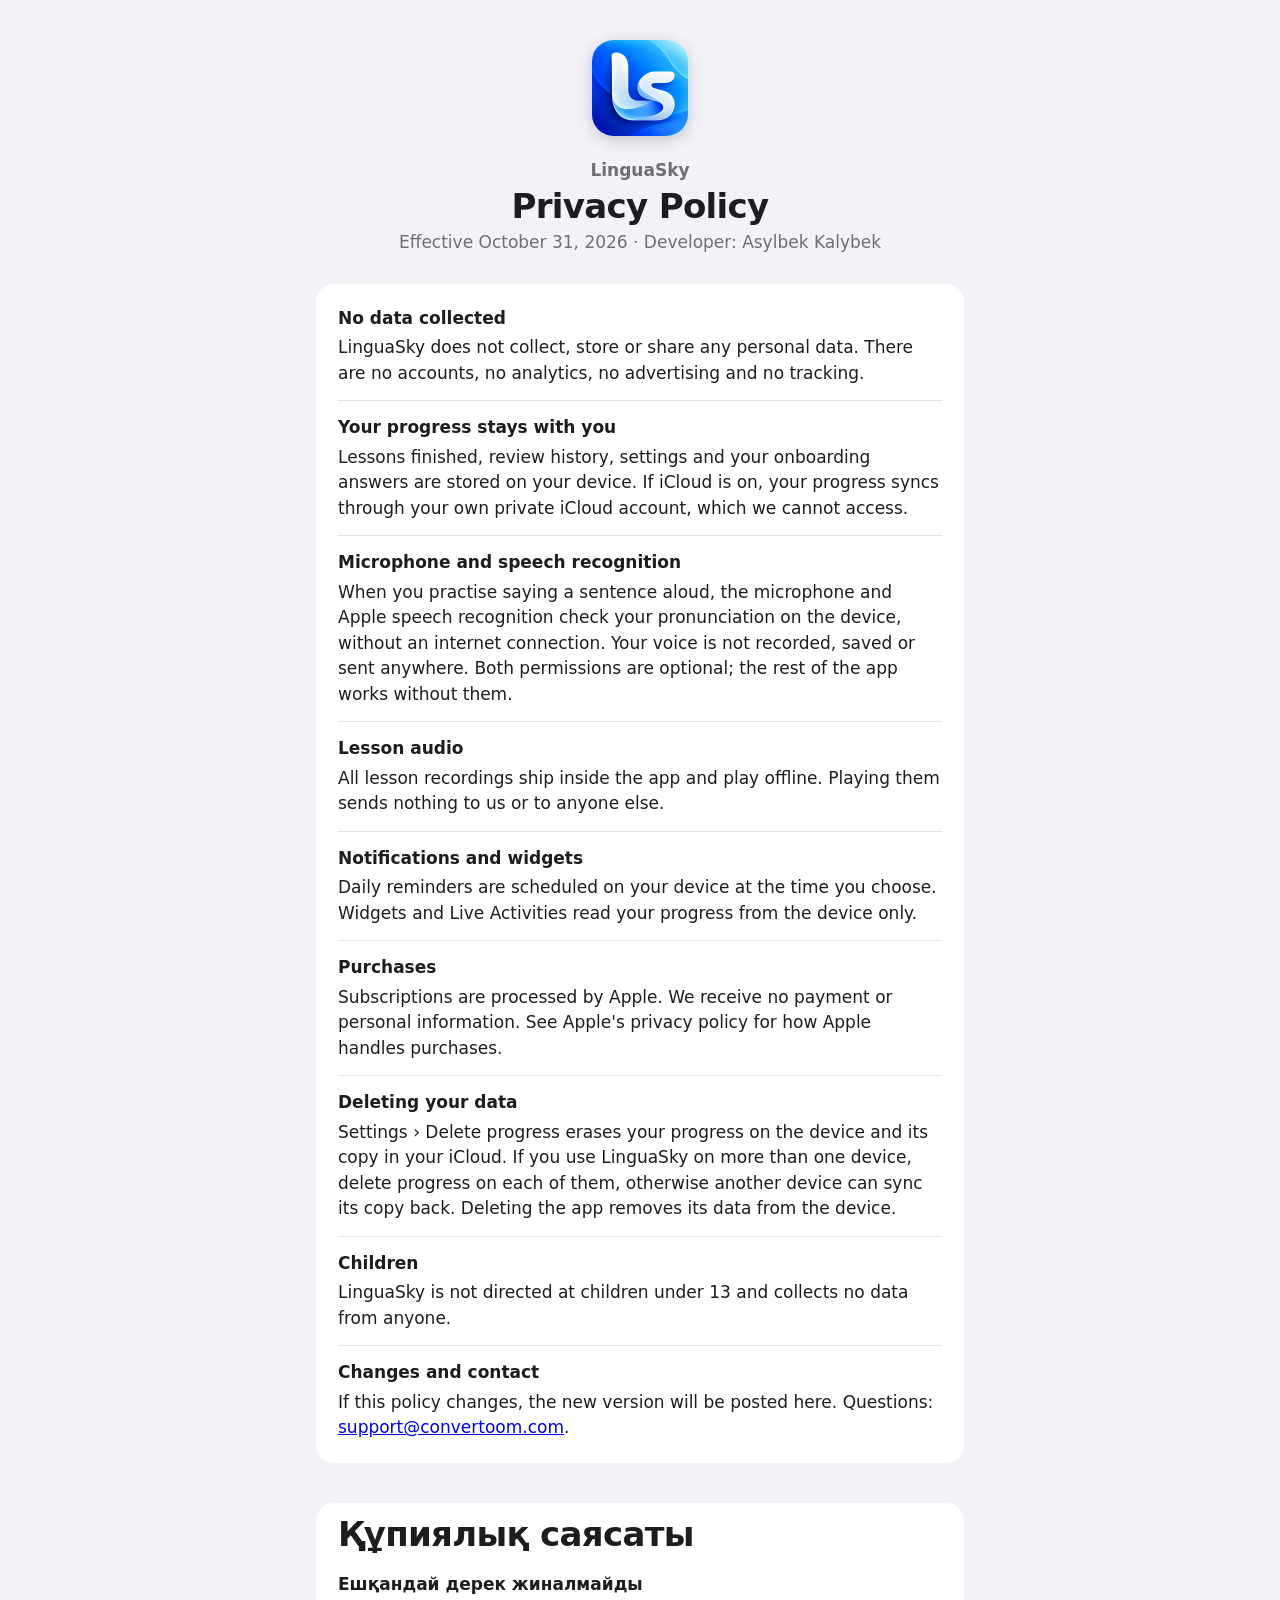
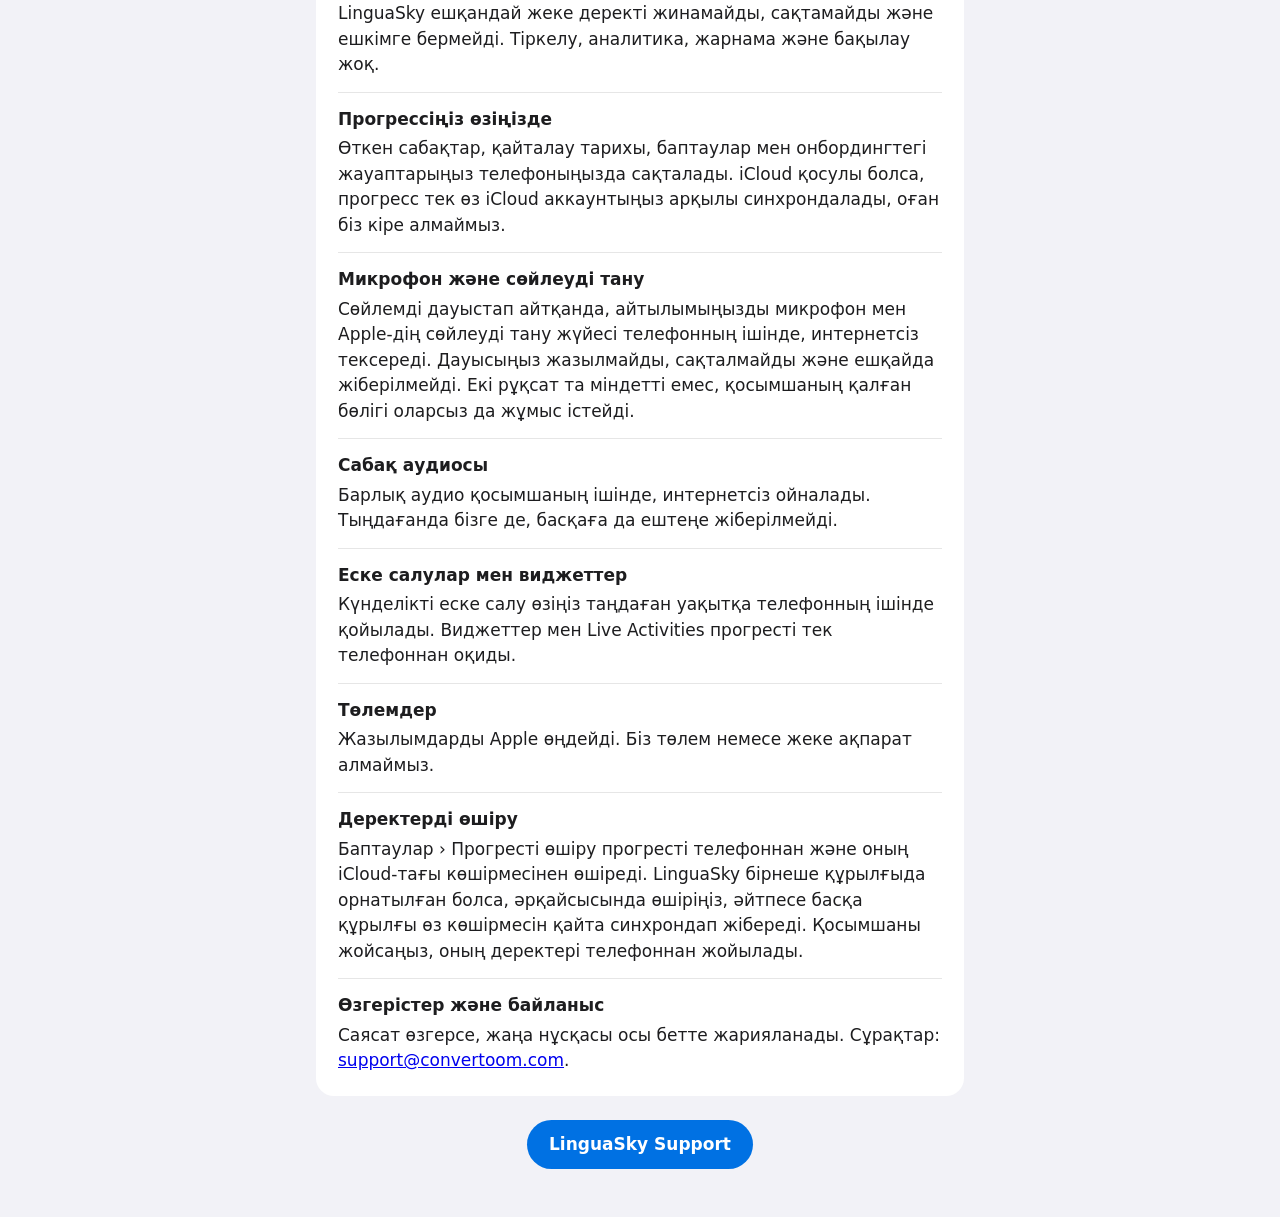
==== privacy/index.html @ a6f8a0d1 "Add LinguaSky support and privacy pages Co-Authored-By: Claude Opus 5.5 <noreply@anthropic.com>" ====
<!doctype html>
<html lang="en">
<head>
<meta charset="utf-8">
<meta name="viewport" content="width=device-width, initial-scale=1, viewport-fit=cover">
<title>LinguaSky Privacy Policy</title>
<meta name="description" content="LinguaSky does not collect any personal data.">
<link rel="stylesheet" href="../style.css">
</head>
<body>
<main>
  <header>
    <img class="icon" src="../icon.png" width="96" height="96" alt="">
    <p class="app">LinguaSky</p>
    <h1>Privacy Policy</h1>
    <p class="muted">Effective October 31, 2026 · Developer: Asylbek Kalybek</p>
  </header>
  <article>
    <section>
      <h2>No data collected</h2>
      <p>LinguaSky does not collect, store or share any personal data. There are no accounts, no analytics, no advertising and no tracking.</p>
    </section>
    <section>
      <h2>Your progress stays with you</h2>
      <p>Lessons finished, review history, settings and your onboarding answers are stored on your device. If iCloud is on, your progress syncs through your own private iCloud account, which we cannot access.</p>
    </section>
    <section>
      <h2>Microphone and speech recognition</h2>
      <p>When you practise saying a sentence aloud, the microphone and Apple speech recognition check your pronunciation on the device, without an internet connection. Your voice is not recorded, saved or sent anywhere. Both permissions are optional; the rest of the app works without them.</p>
    </section>
    <section>
      <h2>Lesson audio</h2>
      <p>All lesson recordings ship inside the app and play offline. Playing them sends nothing to us or to anyone else.</p>
    </section>
    <section>
      <h2>Notifications and widgets</h2>
      <p>Daily reminders are scheduled on your device at the time you choose. Widgets and Live Activities read your progress from the device only.</p>
    </section>
    <section>
      <h2>Purchases</h2>
      <p>Subscriptions are processed by Apple. We receive no payment or personal information. See Apple's privacy policy for how Apple handles purchases.</p>
    </section>
    <section>
      <h2>Deleting your data</h2>
      <p>Settings › Delete progress erases your progress on the device and its copy in your iCloud. If you use LinguaSky on more than one device, delete progress on each of them, otherwise another device can sync its copy back. Deleting the app removes its data from the device.</p>
    </section>
    <section>
      <h2>Children</h2>
      <p>LinguaSky is not directed at children under 13 and collects no data from anyone.</p>
    </section>
    <section>
      <h2>Changes and contact</h2>
      <p>If this policy changes, the new version will be posted here. Questions: <a href="mailto:support@convertoom.com">support@convertoom.com</a>.</p>
    </section>
  </article>

  <article lang="kk" style="margin-top:40px">
    <h1>Құпиялық саясаты</h1>
    <section>
      <h2>Ешқандай дерек жиналмайды</h2>
      <p>LinguaSky ешқандай жеке деректі жинамайды, сақтамайды және ешкімге бермейді. Тіркелу, аналитика, жарнама және бақылау жоқ.</p>
    </section>
    <section>
      <h2>Прогрессіңіз өзіңізде</h2>
      <p>Өткен сабақтар, қайталау тарихы, баптаулар мен онбордингтегі жауаптарыңыз телефоныңызда сақталады. iCloud қосулы болса, прогресс тек өз iCloud аккаунтыңыз арқылы синхрондалады, оған біз кіре алмаймыз.</p>
    </section>
    <section>
      <h2>Микрофон және сөйлеуді тану</h2>
      <p>Сөйлемді дауыстап айтқанда, айтылымыңызды микрофон мен Apple-дің сөйлеуді тану жүйесі телефонның ішінде, интернетсіз тексереді. Дауысыңыз жазылмайды, сақталмайды және ешқайда жіберілмейді. Екі рұқсат та міндетті емес, қосымшаның қалған бөлігі оларсыз да жұмыс істейді.</p>
    </section>
    <section>
      <h2>Сабақ аудиосы</h2>
      <p>Барлық аудио қосымшаның ішінде, интернетсіз ойналады. Тыңдағанда бізге де, басқаға да ештеңе жіберілмейді.</p>
    </section>
    <section>
      <h2>Еске салулар мен виджеттер</h2>
      <p>Күнделікті еске салу өзіңіз таңдаған уақытқа телефонның ішінде қойылады. Виджеттер мен Live Activities прогресті тек телефоннан оқиды.</p>
    </section>
    <section>
      <h2>Төлемдер</h2>
      <p>Жазылымдарды Apple өңдейді. Біз төлем немесе жеке ақпарат алмаймыз.</p>
    </section>
    <section>
      <h2>Деректерді өшіру</h2>
      <p>Баптаулар › Прогресті өшіру прогресті телефоннан және оның iCloud-тағы көшірмесінен өшіреді. LinguaSky бірнеше құрылғыда орнатылған болса, әрқайсысында өшіріңіз, әйтпесе басқа құрылғы өз көшірмесін қайта синхрондап жібереді. Қосымшаны жойсаңыз, оның деректері телефоннан жойылады.</p>
    </section>
    <section>
      <h2>Өзгерістер және байланыс</h2>
      <p>Саясат өзгерсе, жаңа нұсқасы осы бетте жарияланады. Сұрақтар: <a href="mailto:support@convertoom.com">support@convertoom.com</a>.</p>
    </section>
  </article>
  <p><a class="button" href="../">LinguaSky Support</a></p>
</main>
</body>
</html>
---- style.css ----
:root {
  color-scheme: light dark;
  --bg: #f2f2f7;
  --card: #ffffff;
  --text: #1d1d1f;
  --muted: #6e6e73;
  --accent: #0071e3;
}
@media (prefers-color-scheme: dark) {
  :root {
    --bg: #000000;
    --card: #1c1c1e;
    --text: #f5f5f7;
    --muted: #98989d;
    --accent: #2997ff;
  }
}
* { box-sizing: border-box; }
body {
  margin: 0;
  background: var(--bg);
  color: var(--text);
  font: 17px/1.5 -apple-system, BlinkMacSystemFont, "SF Pro Text", "Segoe UI", system-ui, sans-serif;
  -webkit-text-size-adjust: 100%;
}
main {
  max-width: 680px;
  margin: 0 auto;
  padding: max(40px, env(safe-area-inset-top)) 16px max(48px, env(safe-area-inset-bottom));
}
header { text-align: center; margin-bottom: 28px; }
.icon { border-radius: 22.5%; box-shadow: 0 4px 16px rgba(0, 0, 0, .18); }
.app { margin: 14px 0 0; color: var(--muted); font-weight: 600; }
h1 { margin: 4px 0; font-size: 34px; line-height: 1.15; letter-spacing: -.02em; }
.muted { color: var(--muted); margin: 0; }
.lang select {
  margin-top: 16px;
  font: inherit;
  font-size: 15px;
  padding: 6px 12px;
  border-radius: 10px;
  border: 1px solid rgba(128, 128, 128, .3);
  background: var(--card);
  color: var(--text);
}
article { background: var(--card); border-radius: 18px; padding: 8px 22px; }
section { padding: 14px 0; border-bottom: 1px solid rgba(128, 128, 128, .2); }
section:last-child { border-bottom: 0; }
h2 { font-size: 17px; margin: 0 0 4px; }
p { margin: 0; }
article p { color: var(--text); }
ul.links { list-style: none; padding: 0; margin: 0; background: var(--card); border-radius: 18px; }
ul.links li { border-bottom: 1px solid rgba(128, 128, 128, .2); }
ul.links li:last-child { border-bottom: 0; }
ul.links a { display: block; padding: 14px 22px; color: var(--accent); text-decoration: none; }
.button {
  display: inline-block;
  margin-top: 24px;
  padding: 12px 22px;
  border-radius: 999px;
  background: var(--accent);
  color: #fff;
  text-decoration: none;
  font-weight: 600;
}
main > p:last-child { text-align: center; }
.visually-hidden { position: absolute; width: 1px; height: 1px; overflow: hidden; clip: rect(0 0 0 0); }
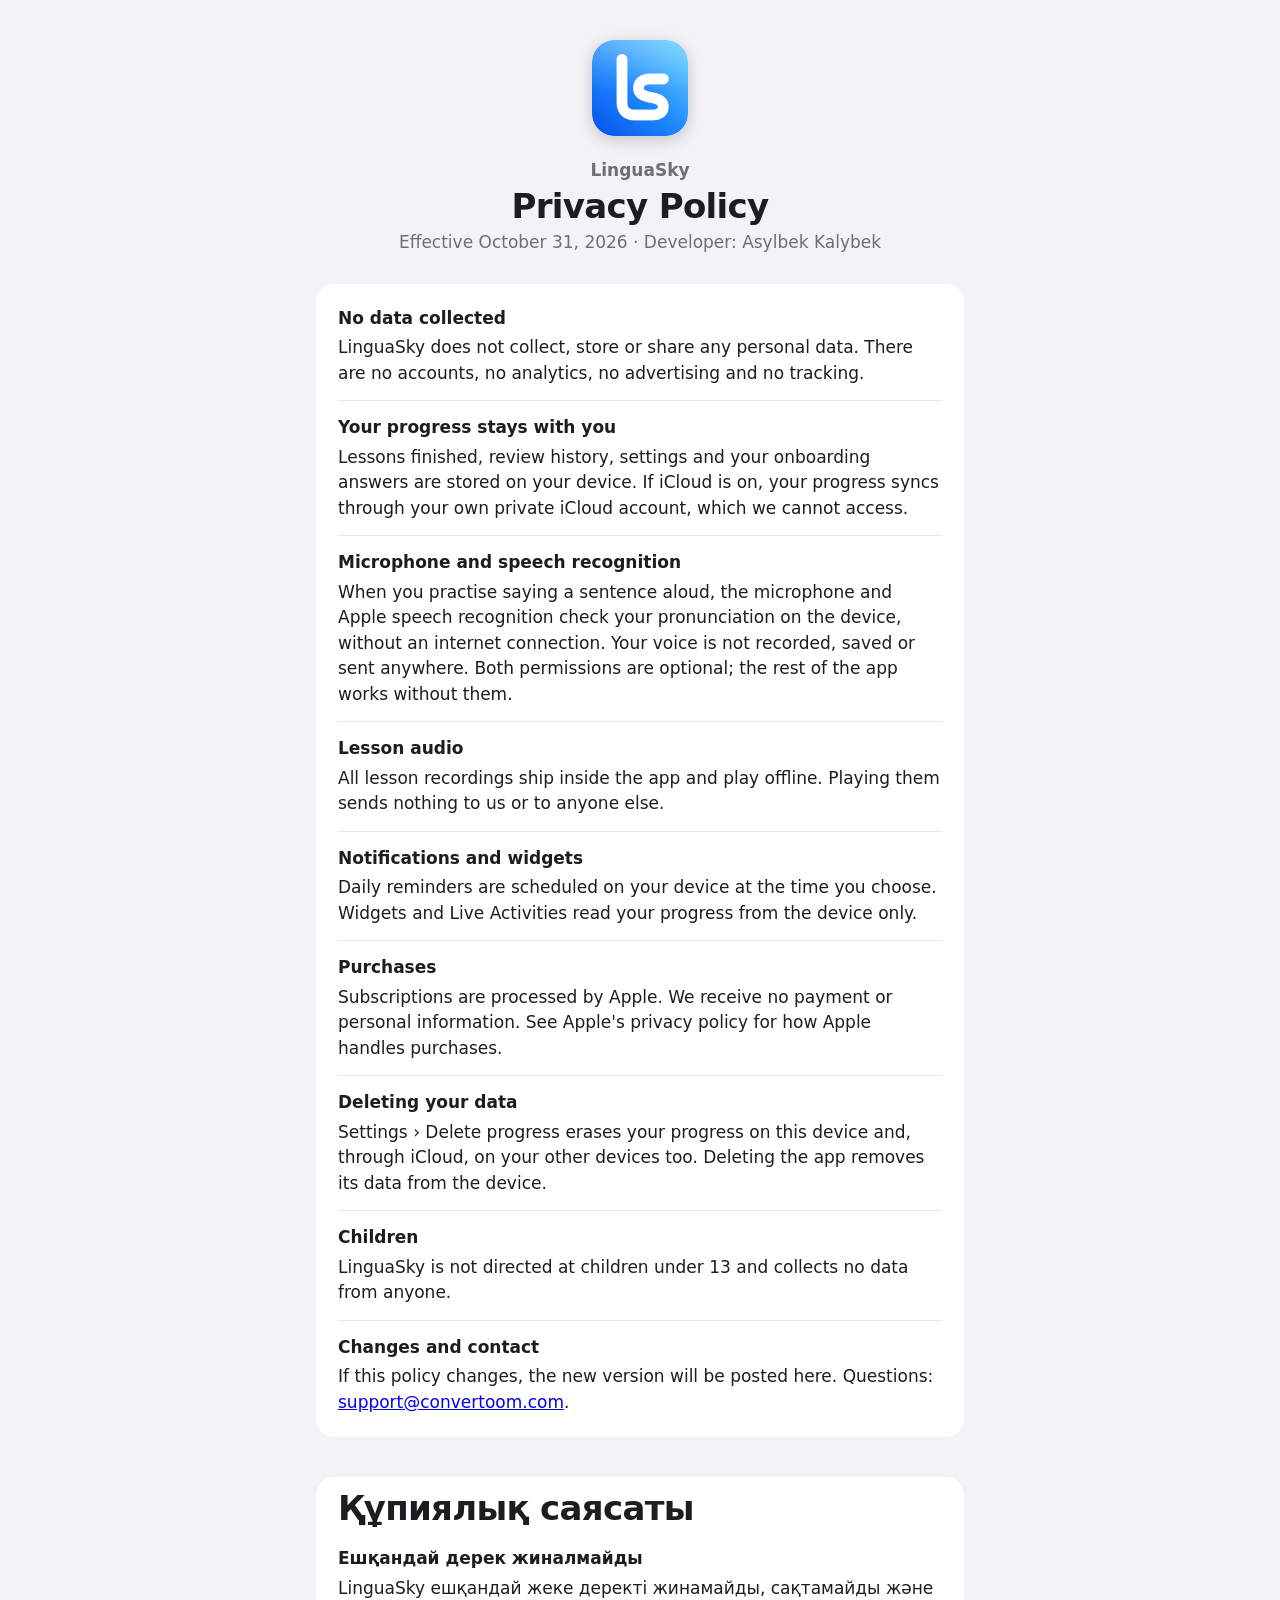
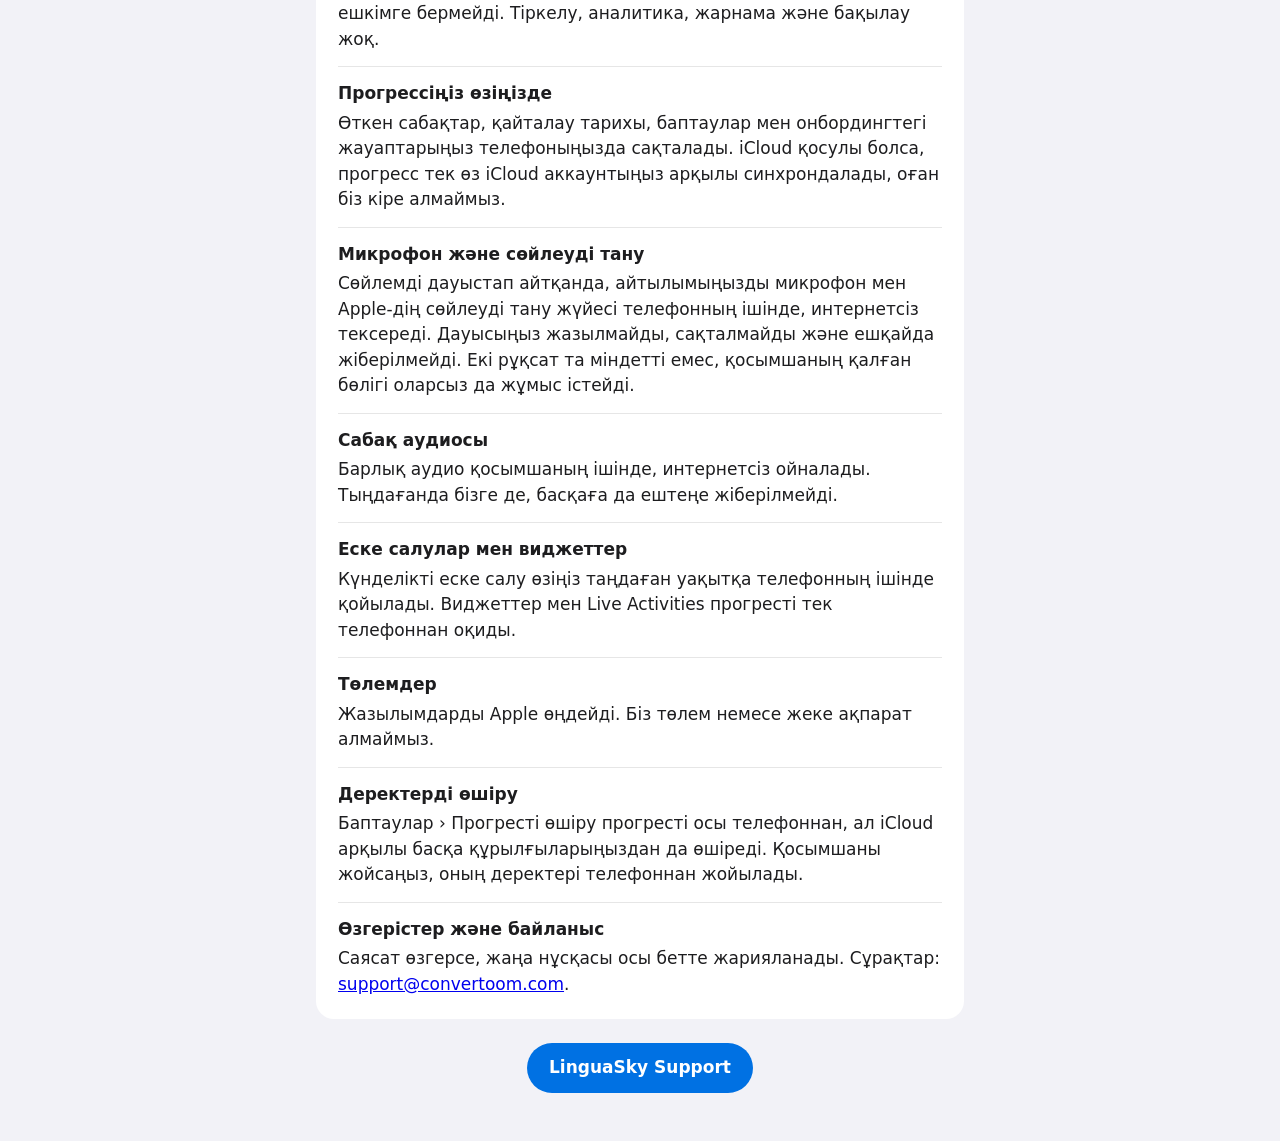
==== commit a381dfc0: "Progress deletion now syncs to all devices Co-Authored-By: Claude Opus 5.5 <noreply@anthropic.com>" ====
--- a/privacy/index.html
+++ b/privacy/index.html
@@ -5,6 +5,9 @@
 <meta name="viewport" content="width=device-width, initial-scale=1, viewport-fit=cover">
 <title>LinguaSky Privacy Policy</title>
 <meta name="description" content="LinguaSky does not collect any personal data.">
+<link rel="icon" href="../favicon.svg" type="image/svg+xml">
+<link rel="icon" href="../favicon-32.png" sizes="32x32" type="image/png">
+<link rel="apple-touch-icon" href="../apple-touch-icon.png">
 <link rel="stylesheet" href="../style.css">
 </head>
 <body>
@@ -42,7 +45,7 @@
     </section>
     <section>
       <h2>Deleting your data</h2>
-      <p>Settings › Delete progress erases your progress on the device and its copy in your iCloud. If you use LinguaSky on more than one device, delete progress on each of them, otherwise another device can sync its copy back. Deleting the app removes its data from the device.</p>
+      <p>Settings › Delete progress erases your progress on this device and, through iCloud, on your other devices too. Deleting the app removes its data from the device.</p>
     </section>
     <section>
       <h2>Children</h2>
@@ -82,7 +85,7 @@
     </section>
     <section>
       <h2>Деректерді өшіру</h2>
-      <p>Баптаулар › Прогресті өшіру прогресті телефоннан және оның iCloud-тағы көшірмесінен өшіреді. LinguaSky бірнеше құрылғыда орнатылған болса, әрқайсысында өшіріңіз, әйтпесе басқа құрылғы өз көшірмесін қайта синхрондап жібереді. Қосымшаны жойсаңыз, оның деректері телефоннан жойылады.</p>
+      <p>Баптаулар › Прогресті өшіру прогресті осы телефоннан, ал iCloud арқылы басқа құрылғыларыңыздан да өшіреді. Қосымшаны жойсаңыз, оның деректері телефоннан жойылады.</p>
     </section>
     <section>
       <h2>Өзгерістер және байланыс</h2>
